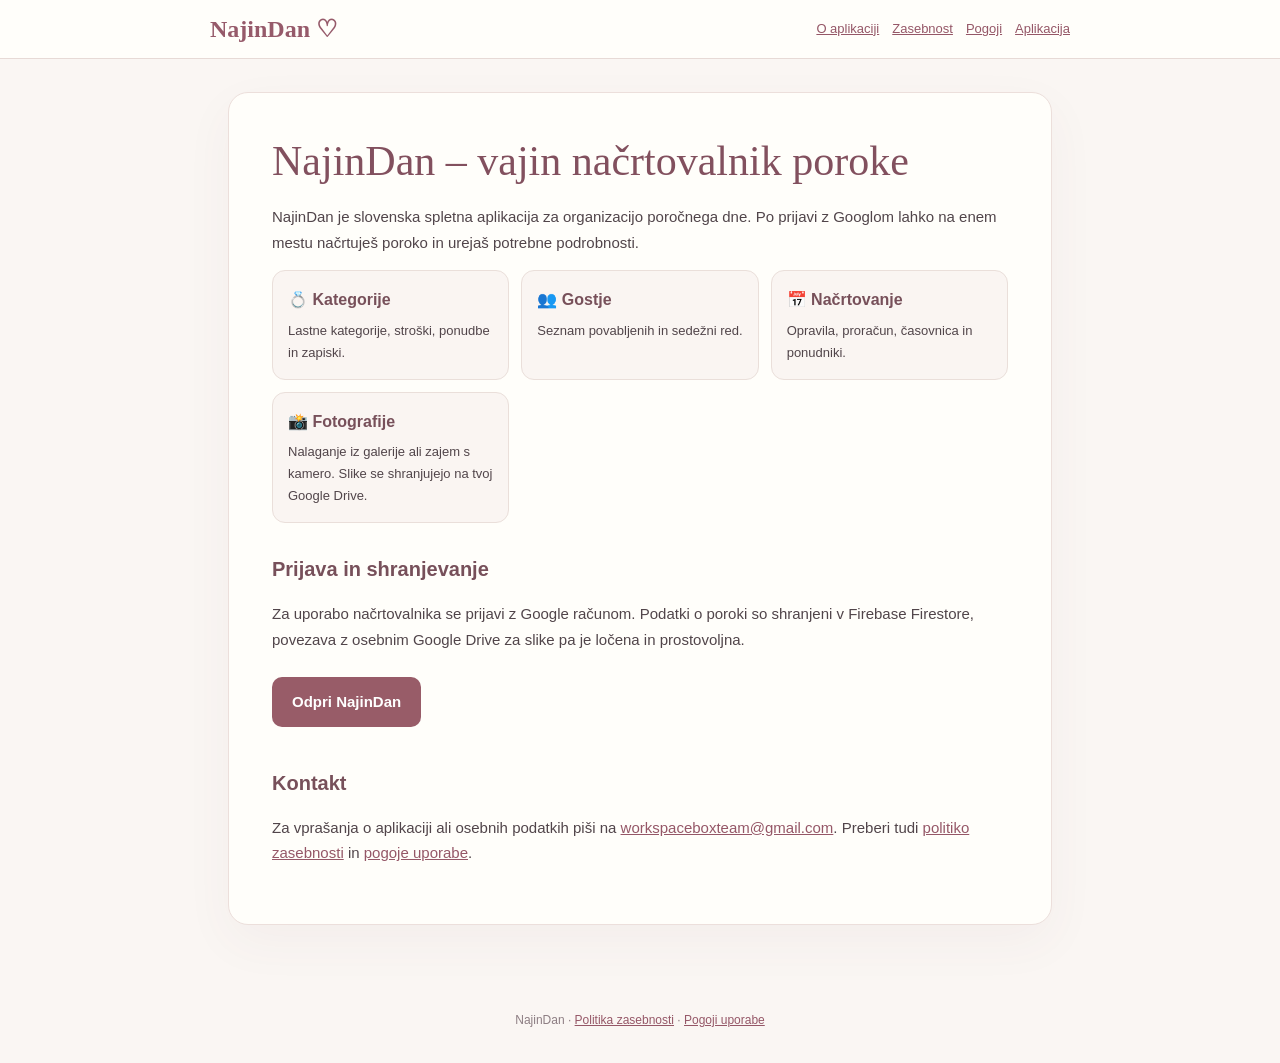
==== o-aplikaciji.html @ 5d96ca90 "Add public o-aplikaciji.html for Google OAuth Branding" ====
<!doctype html>
<html lang="sl"><head><meta charset="utf-8"><meta name="viewport" content="width=device-width, initial-scale=1"><meta name="description" content="NajinDan je slovenska aplikacija za poročne priprave, goste, proračun in Google Drive fotografije."><title>O aplikaciji – NajinDan</title><style>*{box-sizing:border-box}body{margin:0;font:15px/1.7 -apple-system,BlinkMacSystemFont,"Segoe UI",sans-serif;color:#51454a;background:#faf6f3}header{background:#fffefa;border-bottom:1px solid #e7dad6;padding:15px max(18px,calc((100% - 860px)/2));display:flex;align-items:center;justify-content:space-between;flex-wrap:wrap;gap:10px}header strong{font:700 24px Georgia,serif;color:#965a6a}nav{display:flex;gap:13px;flex-wrap:wrap;font-size:13px}a{color:#955767}main{max-width:860px;margin:33px auto;padding:0 18px 40px}article{background:#fffefa;border:1px solid #ecdfdb;border-radius:20px;padding:clamp(21px,5vw,43px);box-shadow:0 17px 50px #68474d0c}h1{font:normal clamp(30px,5vw,42px)/1.2 Georgia,serif;color:#82505e;margin:0 0 18px}h2{font-size:20px;color:#77505a;margin:29px 0 9px}p,li{line-height:1.7}ul{padding-left:23px}.small{font-size:12px;color:#9c858c}.button{display:inline-block;background:#985c68;color:white;text-decoration:none;padding:12px 20px;border-radius:10px;font-weight:700;margin:10px 0}.columns{display:grid;grid-template-columns:repeat(auto-fit,minmax(200px,1fr));gap:12px}.columns section{background:#faf5f2;border:1px solid #eadfda;border-radius:13px;padding:15px}.columns section h2{margin:0 0 6px;font-size:16px}.columns section p{margin:0;font-size:13px}footer{text-align:center;color:#8d7e83;font-size:12px;padding:12px 20px 33px}</style></head><body>
<header><strong>NajinDan ♡</strong><nav><a href="./o-aplikaciji.html">O aplikaciji</a><a href="./politika-zasebnosti.html">Zasebnost</a><a href="./pogoji-uporabe.html">Pogoji</a><a href="./">Aplikacija</a></nav></header>
<main><article><h1>NajinDan – vajin načrtovalnik poroke</h1>
<p>NajinDan je slovenska spletna aplikacija za organizacijo poročnega dne. Po prijavi z Googlom lahko na enem mestu načrtuješ poroko in urejaš potrebne podrobnosti.</p>
<div class="columns"><section><h2>💍 Kategorije</h2><p>Lastne kategorije, stroški, ponudbe in zapiski.</p></section><section><h2>👥 Gostje</h2><p>Seznam povabljenih in sedežni red.</p></section><section><h2>📅 Načrtovanje</h2><p>Opravila, proračun, časovnica in ponudniki.</p></section><section><h2>📸 Fotografije</h2><p>Nalaganje iz galerije ali zajem s kamero. Slike se shranjujejo na tvoj Google Drive.</p></section></div>
<h2>Prijava in shranjevanje</h2><p>Za uporabo načrtovalnika se prijavi z Google računom. Podatki o poroki so shranjeni v Firebase Firestore, povezava z osebnim Google Drive za slike pa je ločena in prostovoljna.</p>
<a class="button" href="./">Odpri NajinDan</a>
<h2>Kontakt</h2><p>Za vprašanja o aplikaciji ali osebnih podatkih piši na <a href="mailto:workspaceboxteam@gmail.com">workspaceboxteam@gmail.com</a>. Preberi tudi <a href="./politika-zasebnosti.html">politiko zasebnosti</a> in <a href="./pogoji-uporabe.html">pogoje uporabe</a>.</p></article></main><footer>NajinDan · <a href="./politika-zasebnosti.html">Politika zasebnosti</a> · <a href="./pogoji-uporabe.html">Pogoji uporabe</a></footer></body></html>
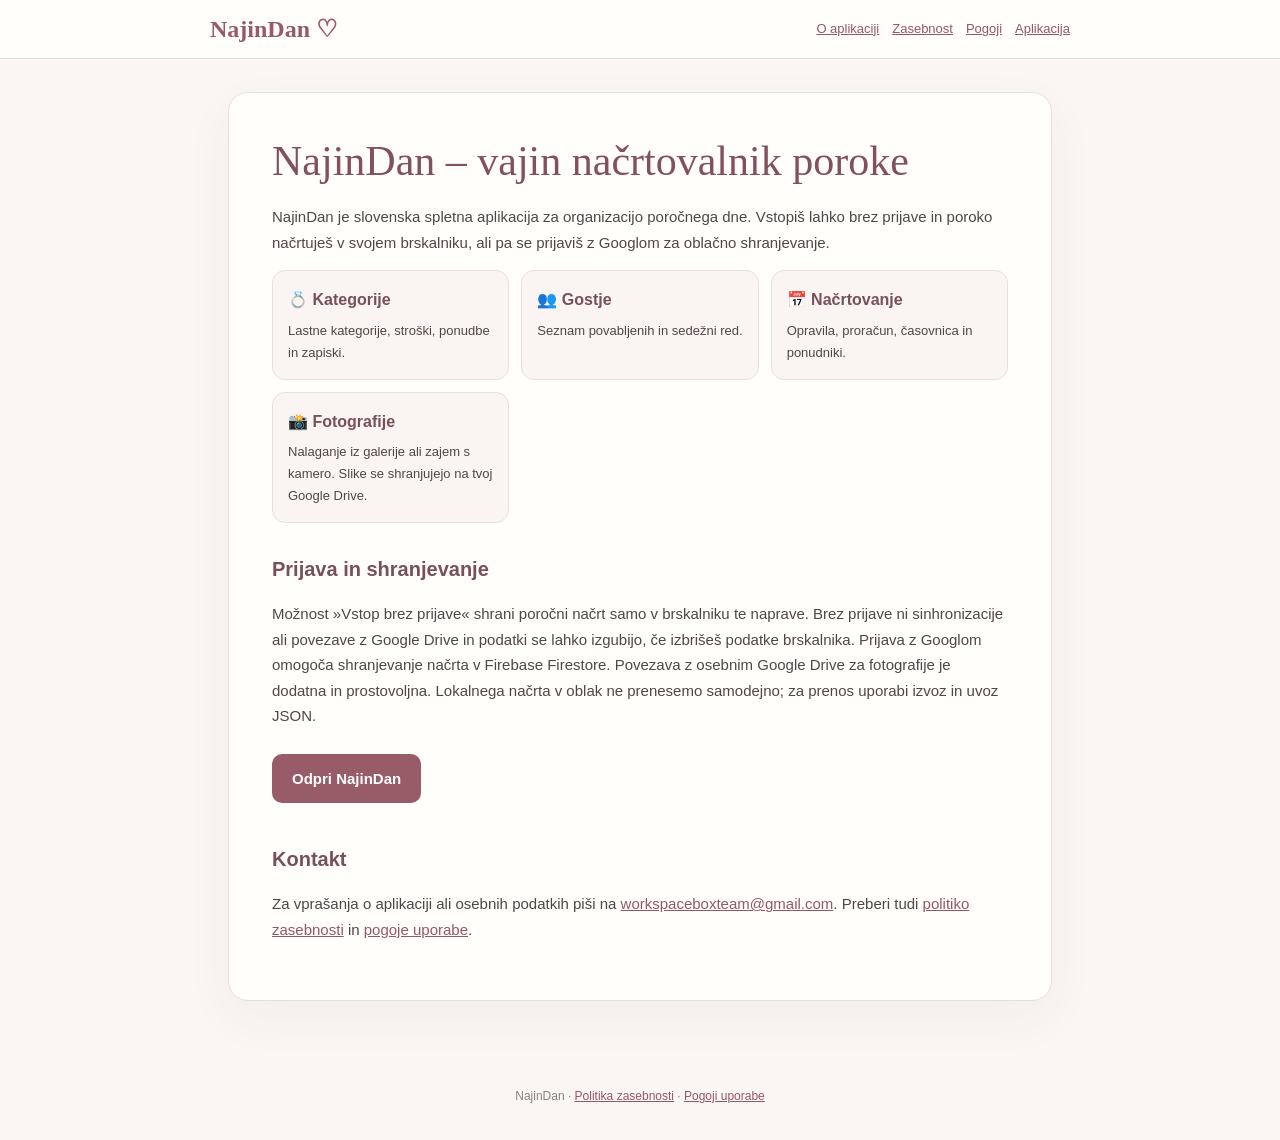
==== commit b97dc638: "Explain guest use, local-only storage and account isolation" ====
--- a/o-aplikaciji.html
+++ b/o-aplikaciji.html
@@ -2,8 +2,8 @@
 <html lang="sl"><head><meta charset="utf-8"><meta name="viewport" content="width=device-width, initial-scale=1"><meta name="description" content="NajinDan je slovenska aplikacija za poročne priprave, goste, proračun in Google Drive fotografije."><title>O aplikaciji – NajinDan</title><style>*{box-sizing:border-box}body{margin:0;font:15px/1.7 -apple-system,BlinkMacSystemFont,"Segoe UI",sans-serif;color:#51454a;background:#faf6f3}header{background:#fffefa;border-bottom:1px solid #e7dad6;padding:15px max(18px,calc((100% - 860px)/2));display:flex;align-items:center;justify-content:space-between;flex-wrap:wrap;gap:10px}header strong{font:700 24px Georgia,serif;color:#965a6a}nav{display:flex;gap:13px;flex-wrap:wrap;font-size:13px}a{color:#955767}main{max-width:860px;margin:33px auto;padding:0 18px 40px}article{background:#fffefa;border:1px solid #ecdfdb;border-radius:20px;padding:clamp(21px,5vw,43px);box-shadow:0 17px 50px #68474d0c}h1{font:normal clamp(30px,5vw,42px)/1.2 Georgia,serif;color:#82505e;margin:0 0 18px}h2{font-size:20px;color:#77505a;margin:29px 0 9px}p,li{line-height:1.7}ul{padding-left:23px}.small{font-size:12px;color:#9c858c}.button{display:inline-block;background:#985c68;color:white;text-decoration:none;padding:12px 20px;border-radius:10px;font-weight:700;margin:10px 0}.columns{display:grid;grid-template-columns:repeat(auto-fit,minmax(200px,1fr));gap:12px}.columns section{background:#faf5f2;border:1px solid #eadfda;border-radius:13px;padding:15px}.columns section h2{margin:0 0 6px;font-size:16px}.columns section p{margin:0;font-size:13px}footer{text-align:center;color:#8d7e83;font-size:12px;padding:12px 20px 33px}</style></head><body>
 <header><strong>NajinDan ♡</strong><nav><a href="./o-aplikaciji.html">O aplikaciji</a><a href="./politika-zasebnosti.html">Zasebnost</a><a href="./pogoji-uporabe.html">Pogoji</a><a href="./">Aplikacija</a></nav></header>
 <main><article><h1>NajinDan – vajin načrtovalnik poroke</h1>
-<p>NajinDan je slovenska spletna aplikacija za organizacijo poročnega dne. Po prijavi z Googlom lahko na enem mestu načrtuješ poroko in urejaš potrebne podrobnosti.</p>
+<p>NajinDan je slovenska spletna aplikacija za organizacijo poročnega dne. Vstopiš lahko brez prijave in poroko načrtuješ v svojem brskalniku, ali pa se prijaviš z Googlom za oblačno shranjevanje.</p>
 <div class="columns"><section><h2>💍 Kategorije</h2><p>Lastne kategorije, stroški, ponudbe in zapiski.</p></section><section><h2>👥 Gostje</h2><p>Seznam povabljenih in sedežni red.</p></section><section><h2>📅 Načrtovanje</h2><p>Opravila, proračun, časovnica in ponudniki.</p></section><section><h2>📸 Fotografije</h2><p>Nalaganje iz galerije ali zajem s kamero. Slike se shranjujejo na tvoj Google Drive.</p></section></div>
-<h2>Prijava in shranjevanje</h2><p>Za uporabo načrtovalnika se prijavi z Google računom. Podatki o poroki so shranjeni v Firebase Firestore, povezava z osebnim Google Drive za slike pa je ločena in prostovoljna.</p>
+<h2>Prijava in shranjevanje</h2><p>Možnost »Vstop brez prijave« shrani poročni načrt samo v brskalniku te naprave. Brez prijave ni sinhronizacije ali povezave z Google Drive in podatki se lahko izgubijo, če izbrišeš podatke brskalnika. Prijava z Googlom omogoča shranjevanje načrta v Firebase Firestore. Povezava z osebnim Google Drive za fotografije je dodatna in prostovoljna. Lokalnega načrta v oblak ne prenesemo samodejno; za prenos uporabi izvoz in uvoz JSON.</p>
 <a class="button" href="./">Odpri NajinDan</a>
 <h2>Kontakt</h2><p>Za vprašanja o aplikaciji ali osebnih podatkih piši na <a href="mailto:workspaceboxteam@gmail.com">workspaceboxteam@gmail.com</a>. Preberi tudi <a href="./politika-zasebnosti.html">politiko zasebnosti</a> in <a href="./pogoji-uporabe.html">pogoje uporabe</a>.</p></article></main><footer>NajinDan · <a href="./politika-zasebnosti.html">Politika zasebnosti</a> · <a href="./pogoji-uporabe.html">Pogoji uporabe</a></footer></body></html>
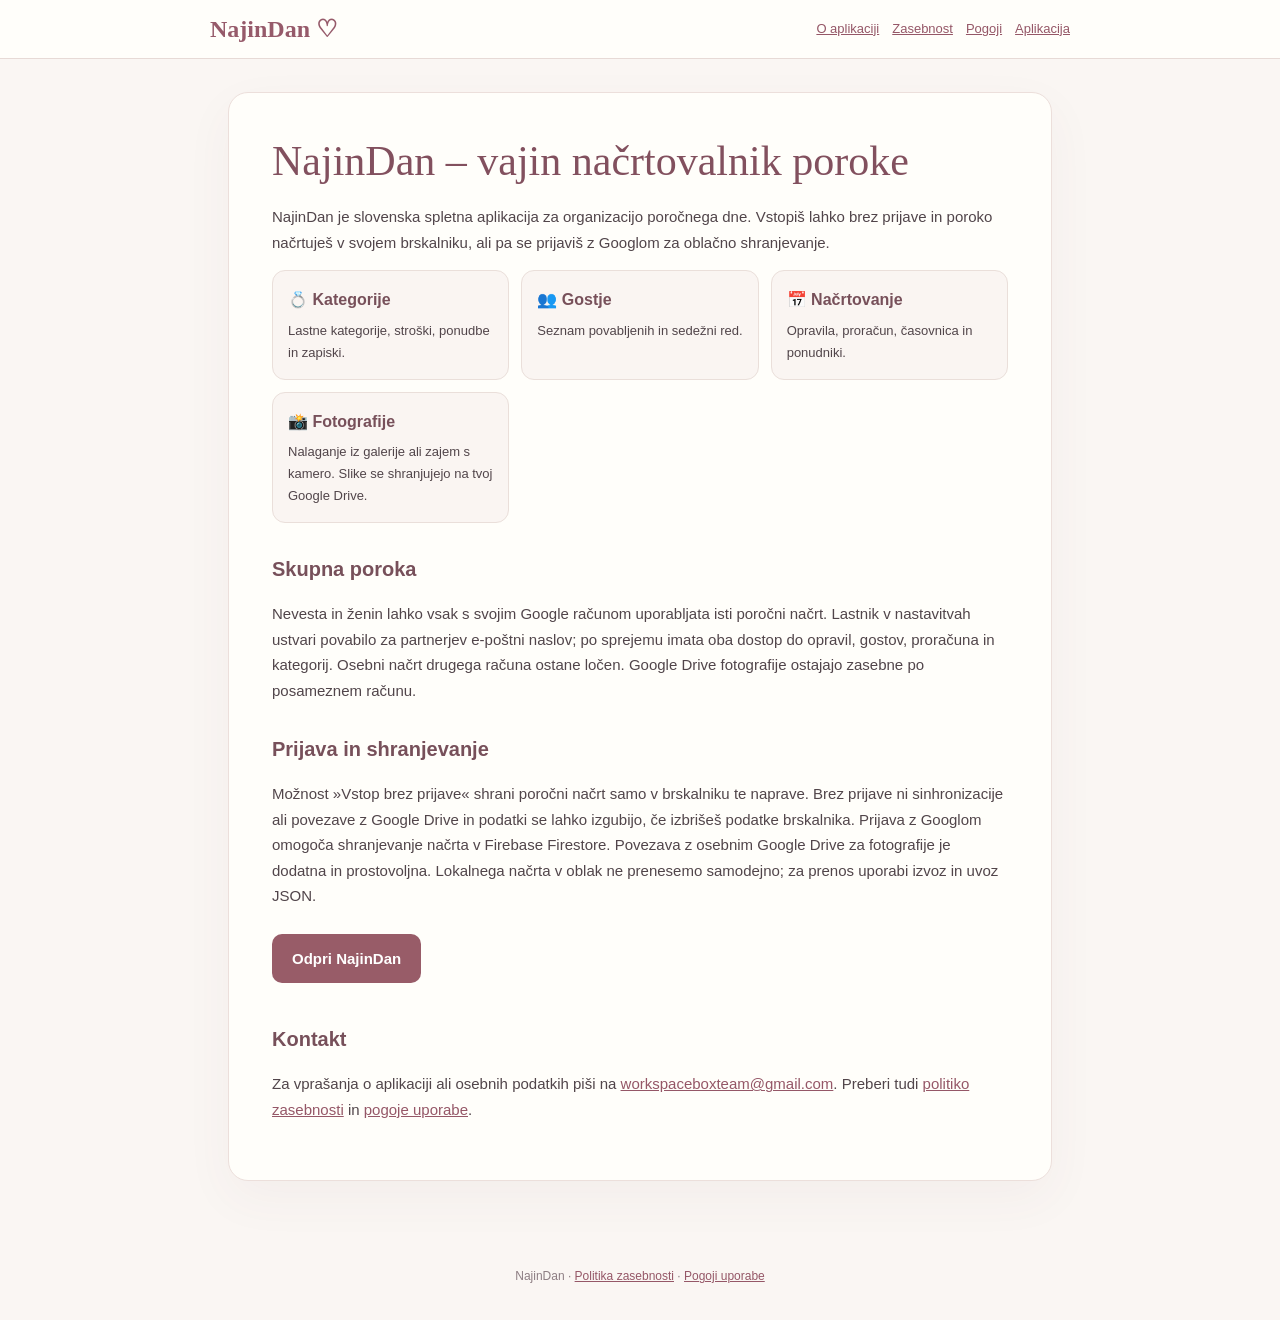
==== commit 009e3802: "Document shared wedding roles, invitation flow, privacy and mandatory rules deployment" ====
--- a/o-aplikaciji.html
+++ b/o-aplikaciji.html
@@ -4,6 +4,6 @@
 <main><article><h1>NajinDan – vajin načrtovalnik poroke</h1>
 <p>NajinDan je slovenska spletna aplikacija za organizacijo poročnega dne. Vstopiš lahko brez prijave in poroko načrtuješ v svojem brskalniku, ali pa se prijaviš z Googlom za oblačno shranjevanje.</p>
 <div class="columns"><section><h2>💍 Kategorije</h2><p>Lastne kategorije, stroški, ponudbe in zapiski.</p></section><section><h2>👥 Gostje</h2><p>Seznam povabljenih in sedežni red.</p></section><section><h2>📅 Načrtovanje</h2><p>Opravila, proračun, časovnica in ponudniki.</p></section><section><h2>📸 Fotografije</h2><p>Nalaganje iz galerije ali zajem s kamero. Slike se shranjujejo na tvoj Google Drive.</p></section></div>
-<h2>Prijava in shranjevanje</h2><p>Možnost »Vstop brez prijave« shrani poročni načrt samo v brskalniku te naprave. Brez prijave ni sinhronizacije ali povezave z Google Drive in podatki se lahko izgubijo, če izbrišeš podatke brskalnika. Prijava z Googlom omogoča shranjevanje načrta v Firebase Firestore. Povezava z osebnim Google Drive za fotografije je dodatna in prostovoljna. Lokalnega načrta v oblak ne prenesemo samodejno; za prenos uporabi izvoz in uvoz JSON.</p>
+<h2>Skupna poroka</h2><p>Nevesta in ženin lahko vsak s svojim Google računom uporabljata isti poročni načrt. Lastnik v nastavitvah ustvari povabilo za partnerjev e-poštni naslov; po sprejemu imata oba dostop do opravil, gostov, proračuna in kategorij. Osebni načrt drugega računa ostane ločen. Google Drive fotografije ostajajo zasebne po posameznem računu.</p><h2>Prijava in shranjevanje</h2><p>Možnost »Vstop brez prijave« shrani poročni načrt samo v brskalniku te naprave. Brez prijave ni sinhronizacije ali povezave z Google Drive in podatki se lahko izgubijo, če izbrišeš podatke brskalnika. Prijava z Googlom omogoča shranjevanje načrta v Firebase Firestore. Povezava z osebnim Google Drive za fotografije je dodatna in prostovoljna. Lokalnega načrta v oblak ne prenesemo samodejno; za prenos uporabi izvoz in uvoz JSON.</p>
 <a class="button" href="./">Odpri NajinDan</a>
 <h2>Kontakt</h2><p>Za vprašanja o aplikaciji ali osebnih podatkih piši na <a href="mailto:workspaceboxteam@gmail.com">workspaceboxteam@gmail.com</a>. Preberi tudi <a href="./politika-zasebnosti.html">politiko zasebnosti</a> in <a href="./pogoji-uporabe.html">pogoje uporabe</a>.</p></article></main><footer>NajinDan · <a href="./politika-zasebnosti.html">Politika zasebnosti</a> · <a href="./pogoji-uporabe.html">Pogoji uporabe</a></footer></body></html>
